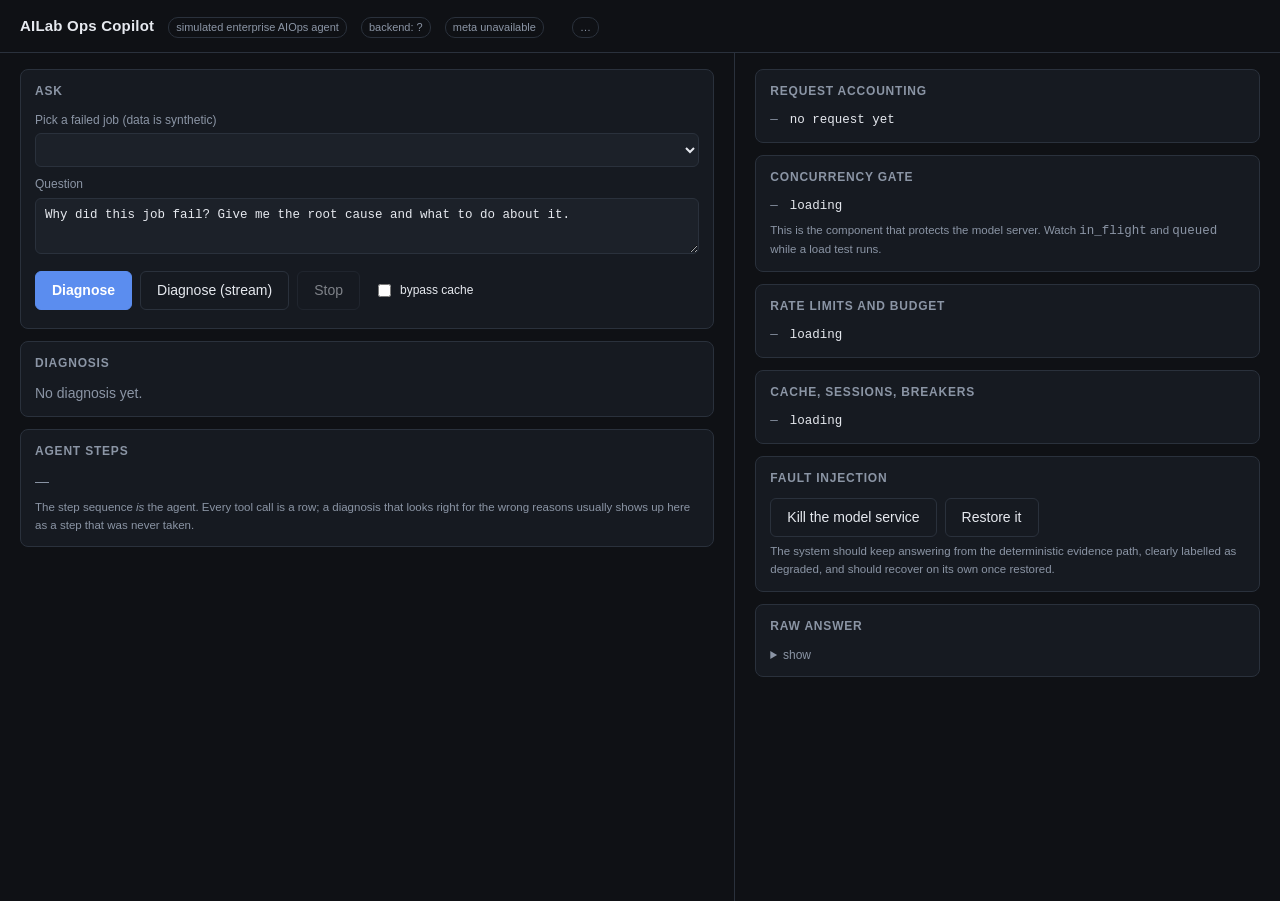
==== src/ailab_ops/serving/static/index.html @ a97d1860 "A simulated enterprise AIOps copilot for teaching An agent that diagnoses failed training/eval jobs " ====
<!DOCTYPE html>
<html lang="en">
<head>
<meta charset="utf-8">
<meta name="viewport" content="width=device-width, initial-scale=1">
<title>AILab Ops Copilot</title>
<style>
  :root{
    --bg:#0f1115; --panel:#161a21; --panel2:#1c2129; --line:#2a313c;
    --fg:#e6e9ef; --muted:#8b95a5; --accent:#5b8def; --ok:#3fb950;
    --warn:#d29922; --err:#f85149; --degrade:#a371f7;
    --mono:ui-monospace,SFMono-Regular,Menlo,Consolas,monospace;
  }
  *{box-sizing:border-box}
  body{margin:0;background:var(--bg);color:var(--fg);
       font:14px/1.55 -apple-system,BlinkMacSystemFont,"Segoe UI",Roboto,sans-serif}
  header{padding:14px 20px;border-bottom:1px solid var(--line);
         display:flex;align-items:baseline;gap:14px;flex-wrap:wrap}
  header h1{font-size:15px;margin:0;font-weight:600;letter-spacing:.2px}
  header .tag{font-size:11px;color:var(--muted);border:1px solid var(--line);
              padding:1px 7px;border-radius:10px}
  .wrap{display:grid;grid-template-columns:minmax(0,1.35fr) minmax(0,1fr);gap:0;height:calc(100vh - 52px)}
  @media (max-width:980px){.wrap{grid-template-columns:1fr;height:auto}}
  .col{padding:16px 20px;overflow-y:auto;min-width:0}
  .col.left{border-right:1px solid var(--line)}
  .card{background:var(--panel);border:1px solid var(--line);border-radius:8px;
        padding:12px 14px;margin-bottom:12px}
  .card h2{font-size:12px;text-transform:uppercase;letter-spacing:.8px;color:var(--muted);
           margin:0 0 10px;font-weight:600}
  label{display:block;font-size:12px;color:var(--muted);margin:8px 0 4px}
  input,select,textarea,button{font:inherit;color:var(--fg);background:var(--panel2);
        border:1px solid var(--line);border-radius:6px;padding:7px 9px;width:100%}
  textarea{resize:vertical;min-height:56px;font-family:var(--mono);font-size:12.5px}
  button{cursor:pointer;background:var(--accent);border-color:var(--accent);color:#fff;
         font-weight:600;width:auto;padding:8px 16px}
  button.ghost{background:transparent;border-color:var(--line);color:var(--fg);font-weight:500}
  button:disabled{opacity:.5;cursor:not-allowed}
  .row{display:flex;gap:8px;align-items:center;flex-wrap:wrap}
  .row>*{flex:0 0 auto}
  .row .grow{flex:1 1 auto;min-width:120px}
  .muted{color:var(--muted)}
  .mono{font-family:var(--mono);font-size:12.5px}
  .pill{display:inline-block;font-size:11px;padding:1px 7px;border-radius:10px;
        border:1px solid var(--line);color:var(--muted)}
  .pill.ok{color:var(--ok);border-color:#1f4d2b;background:#0d1f12}
  .pill.err{color:var(--err);border-color:#5a2220;background:#1f0d0d}
  .pill.warn{color:var(--warn);border-color:#4d3d11;background:#1f1a0b}
  .pill.deg{color:var(--degrade);border-color:#3f2a66;background:#150f26}
  .pill.cache{color:var(--accent);border-color:#233a63;background:#0c1526}
  pre{white-space:pre-wrap;word-break:break-word;margin:0;font-family:var(--mono);font-size:12.5px}
  .step{display:flex;gap:8px;align-items:flex-start;padding:5px 0;
        border-bottom:1px solid #20252d;font-size:12.5px}
  .step:last-child{border-bottom:0}
  .step .n{color:var(--muted);min-width:18px;text-align:right}
  .step .b{flex:1 1 auto;min-width:0}
  .step .d{color:var(--muted);white-space:nowrap}
  .kv{display:grid;grid-template-columns:auto 1fr;gap:2px 12px;font-size:12.5px;font-family:var(--mono)}
  .kv .k{color:var(--muted)}
  .bar{height:5px;background:var(--panel2);border-radius:3px;overflow:hidden;margin-top:4px}
  .bar>i{display:block;height:100%;background:var(--accent)}
  .bar.hot>i{background:var(--err)}
  .hint{font-size:11.5px;color:var(--muted);margin-top:6px}
  .spinner{width:11px;height:11px;border:2px solid var(--line);border-top-color:var(--accent);
           border-radius:50%;display:inline-block;animation:sp .7s linear infinite;vertical-align:-1px}
  @keyframes sp{to{transform:rotate(360deg)}}
  details summary{cursor:pointer;color:var(--muted);font-size:12px}
  details[open] summary{margin-bottom:8px}
  .rl{display:flex;gap:6px;flex-wrap:wrap;margin-top:6px}
</style>
</head>
<body>
<header>
  <h1>AILab Ops Copilot</h1>
  <span class="tag">simulated enterprise AIOps agent</span>
  <span class="tag" id="backend">backend: ?</span>
  <span class="tag" id="worldtag">world: ?</span>
  <span class="grow"></span>
  <span class="pill" id="healthpill">…</span>
</header>

<div class="wrap">
  <div class="col left">
    <div class="card">
      <h2>Ask</h2>
      <label for="jobsel">Pick a failed job (data is synthetic)</label>
      <select id="jobsel"></select>
      <label for="q">Question</label>
      <textarea id="q">Why did this job fail? Give me the root cause and what to do about it.</textarea>
      <div class="row" style="margin-top:10px">
        <button id="ask">Diagnose</button>
        <button class="ghost" id="stream">Diagnose (stream)</button>
        <button class="ghost" id="stop" disabled>Stop</button>
        <label style="margin:0 0 0 6px;display:flex;gap:6px;align-items:center;color:var(--fg)">
          <input type="checkbox" id="nocache" style="width:auto"> bypass cache
        </label>
      </div>
      <div class="hint" id="status"></div>
    </div>

    <div class="card">
      <h2>Diagnosis</h2>
      <div id="answer" class="muted">No diagnosis yet.</div>
    </div>

    <div class="card">
      <h2>Agent steps</h2>
      <div id="steps" class="muted">—</div>
      <div class="hint">The step sequence <em>is</em> the agent. Every tool call is a row; a
        diagnosis that looks right for the wrong reasons usually shows up here as a step that
        was never taken.</div>
    </div>
  </div>

  <div class="col right">
    <div class="card">
      <h2>Request accounting</h2>
      <div class="kv" id="acc"><span class="k">—</span><span>no request yet</span></div>
    </div>

    <div class="card">
      <h2>Concurrency gate</h2>
      <div class="kv" id="gate"><span class="k">—</span><span>loading</span></div>
      <div class="hint">This is the component that protects the model server. Watch
        <span class="mono">in_flight</span> and <span class="mono">queued</span> while a load
        test runs.</div>
    </div>

    <div class="card">
      <h2>Rate limits and budget</h2>
      <div class="kv" id="limits"><span class="k">—</span><span>loading</span></div>
    </div>

    <div class="card">
      <h2>Cache, sessions, breakers</h2>
      <div class="kv" id="cache"><span class="k">—</span><span>loading</span></div>
    </div>

    <div class="card">
      <h2>Fault injection</h2>
      <div class="row">
        <button class="ghost" id="degrade">Kill the model service</button>
        <button class="ghost" id="restore">Restore it</button>
      </div>
      <div class="hint">The system should keep answering from the deterministic evidence path,
        clearly labelled as degraded, and should recover on its own once restored.</div>
    </div>

    <div class="card">
      <h2>Raw answer</h2>
      <details><summary>show</summary><pre id="raw" class="muted">—</pre></details>
    </div>
  </div>
</div>

<script>
const $ = (id) => document.getElementById(id);
let SESSION = null, controller = null;

async function api(path, opts) {
  const r = await fetch(path, opts);
  const text = await r.text();
  let body; try { body = JSON.parse(text); } catch { body = { raw: text }; }
  if (!r.ok) throw Object.assign(new Error(body.message || r.statusText), { status: r.status, body });
  return body;
}

function kv(el, pairs) {
  el.innerHTML = pairs.map(([k, v]) =>
    `<span class="k">${k}</span><span>${v}</span>`).join("");
}
function esc(s){return String(s ?? "").replace(/[&<>]/g, c => ({'&':'&amp;','<':'&lt;','>':'&gt;'}[c]));}
function ms(v){ return v == null ? "–" : (v < 1000 ? `${Math.round(v)}ms` : `${(v/1000).toFixed(2)}s`); }

async function loadJobs() {
  const data = await api("/v1/jobs?limit=60");
  const failed = data.jobs.filter(j => j.failed);
  const el = $("jobsel");
  el.innerHTML = failed.map(j =>
    `<option value="${j.job_id}">${j.job_id} · ${esc(j.name)} · ${j.status} · exit ${j.exit_code} · ${esc(j.difficulty||"")}</option>`
  ).join("") || `<option value="">no failed jobs</option>`;
}

async function loadMeta() {
  try {
    const m = await api("/v1/meta");
    $("backend").textContent = `seed ${m.seed} · ${m.summary.n_jobs} jobs · ${m.summary.n_failed} failed`;
    $("worldtag").textContent = `${m.summary.n_incidents} incidents · boot ${ms(m.boot_ms)}`;
  } catch (e) { $("worldtag").textContent = "meta unavailable"; }
}

async function loadStats() {
  try {
    const h = await api("/v1/health");
    const st = await api("/v1/stats");
    const g = h.gate;
    const pill = $("healthpill");
    pill.textContent = h.status;
    pill.className = "pill " + (h.status === "ok" ? "ok" : "deg");

    $("backend").textContent = `${h.llm_backend} · ${h.llm_model}`;

    kv($("gate"), [
      ["in_flight", `${g.in_flight} / ${h.limits.limits.tenant_concurrency}`],
      ["queued", g.queued],
      ["admitted", g.admitted],
      ["avg wait", ms(g.avg_wait_ms)],
      ["max wait", ms(g.max_wait_ms)],
      ["rejected (full)", g.rejected_queue_full],
      ["rejected (timeout)", g.rejected_timeout],
    ]);

    const lim = h.limits;
    const tenants = Object.entries(lim.tenants).map(([t, v]) =>
      `<div class="rl"><span class="pill">${t}</span><span class="muted mono">inflight ${v.in_flight} · $${v.usd_today} · ${v.tokens_last_min} tok/min</span></div>`
    ).join("") || "<span class='muted'>no tenant activity yet</span>";
    $("limits").innerHTML = `
      <div class="kv">
        <span class="k">user_qps</span><span>${lim.limits.user_qps}</span>
        <span class="k">tenant_concurrency</span><span>${lim.limits.tenant_concurrency}</span>
        <span class="k">tenant_token/min</span><span>${lim.limits.tenant_token_per_min}</span>
        <span class="k">tenant_usd/day</span><span>${lim.limits.tenant_cost_per_day_usd}</span>
      </div>
      <div style="margin-top:8px">${tenants}</div>
      ${Object.keys(lim.rejections).length ? `<div class="hint">rejections: ${JSON.stringify(lim.rejections)}</div>` : ""}`;

    const c = h.cache, s = h.sessions;
    const br = Object.values(h.breakers).map(b =>
      `<div class="rl"><span class="pill ${b.state === "open" ? "err" : "ok"}">${b.name}: ${b.state}</span>
       <span class="muted mono">failures ${b.failures} · trips ${b.trips}${b.retry_in_s ? " · retry in " + b.retry_in_s + "s" : ""}</span></div>`
    ).join("") || "<span class='muted'>no breakers touched yet</span>";
    $("cache").innerHTML = `
      <div class="kv">
        <span class="k">cache hit rate</span><span>${(c.hit_rate*100).toFixed(0)}% (${c.hits} hit / ${c.misses} miss, ${c.near_hits} near)</span>
        <span class="k">cache entries</span><span>${c.entries}</span>
        <span class="k">sessions</span><span>${s.sessions} (evicted ${s.evictions})</span>
        <span class="k">total usd</span><span>$${st.metrics.cost.total_usd}</span>
        <span class="k">p50 / p99 request</span><span>${ms(st.metrics.histograms["request.elapsed_ms"]?.p50)} / ${ms(st.metrics.histograms["request.elapsed_ms"]?.p99)}</span>
      </div>
      <div style="margin-top:8px">${br}</div>
      <details style="margin-top:8px"><summary>tool usage</summary>
        <pre class="muted">${esc(JSON.stringify(st.tools, null, 2))}</pre></details>`;
  } catch (e) {
    $("healthpill").textContent = "unreachable";
    $("healthpill").className = "pill err";
  }
}

function renderSteps(steps) {
  if (!steps.length) { $("steps").innerHTML = "<span class='muted'>—</span>"; return; }
  $("steps").innerHTML = steps.map((s, i) => `
    <div class="step">
      <span class="n">${s.index ?? i+1}</span>
      <span class="b">
        ${s.kind === "tool"
          ? `<span class="pill ${s.ok === false ? "err" : "ok"}">${esc(s.tool)}</span>
             <span class="muted mono">${esc(JSON.stringify(s.arguments||{}))}</span>
             ${s.note ? `<div class="hint">${esc(s.note)}</div>` : ""}
             ${s.error ? `<div class="hint" style="color:var(--err)">${esc(s.error)}</div>` : ""}`
          : `<span class="pill">llm</span> <span class="muted">${esc(s.note || "final answer")}</span>`}
      </span>
      <span class="d">${ms(s.duration_ms)}</span>
    </div>`).join("");
}

function renderAnswer(d) {
  const p = d.parsed;
  const badge = d.served_by === "cache" ? "cache" : d.served_by === "evidence_only" ? "degraded" : "full";
  const klass = badge === "degraded" ? "deg" : badge === "cache" ? "cache" : "ok";
  let html = `<div class="row"><span class="pill ${klass}">${badge}</span>`;
  if (d.cache) html += `<span class="muted mono">${d.cache} match</span>`;
  if (d.degraded_reason) html += `<span class="muted mono">${esc(d.degraded_reason)}</span>`;
  html += `</div>`;
  if (p) {
    html += `<div class="kv" style="margin-top:10px">
      <span class="k">root cause</span><span><b>${esc(p.root_cause || "?")}</b> ${p.insufficient_evidence ? "<span class='pill warn'>refused to guess</span>" : ""}</span>
      <span class="k">category</span><span>${esc(p.category || "?")}</span>
      <span class="k">confidence</span><span>${p.confidence ?? "–"}<div class="bar ${p.confidence < .5 ? "hot" : ""}"><i style="width:${Math.round((p.confidence||0)*100)}%"></i></div></span>
    </div>`;
    if (p.summary) html += `<p style="margin:10px 0 0">${esc(p.summary)}</p>`;
    if (p.evidence?.length) html += `<div style="margin-top:10px"><div class="muted" style="font-size:11.5px">EVIDENCE</div>` +
      p.evidence.map(e => `<div class="mono muted">· ${esc(typeof e === "string" ? e : JSON.stringify(e))}</div>`).join("") + `</div>`;
    if (p.ruled_out?.length) html += `<div style="margin-top:10px"><div class="muted" style="font-size:11.5px">RULED OUT</div>` +
      p.ruled_out.map(r => `<div class="mono muted">· ${esc(r.cause || r)} ${r.why ? "— " + esc(r.why) : ""}</div>`).join("") + `</div>`;
    if (p.remediation?.length) html += `<div style="margin-top:10px"><div class="muted" style="font-size:11.5px">REMEDIATION</div>` +
      p.remediation.map(r => `<div class="mono">· ${esc(typeof r === "string" ? r : JSON.stringify(r))}</div>`).join("") + `</div>`;
    if (p.citations?.length) html += `<div class="hint" style="margin-top:10px">sources: ${p.citations.map(esc).join(", ")}</div>`;
  } else {
    html += `<pre style="margin-top:8px">${esc(d.answer)}</pre>`;
  }
  $("answer").innerHTML = html;
  $("raw").textContent = JSON.stringify(d, null, 2);
  if (d.session_id) SESSION = d.session_id;
  const a = $("acc");
  kv(a, [
    ["served_by", d.served_by],
    ["tokens in/out", `${d.usage_in}/${d.usage_out}`],
    ["usd", "$" + (d.usd ?? 0).toFixed(6)],
    ["gate wait", ms(d.gate_wait_ms)],
    ["elapsed", ms(d.elapsed_ms)],
    ["tool calls", d.n_tool_calls],
    ["llm calls", d.n_llm_calls],
    ["stop reason", esc(d.stop_reason)],
    ["session", esc(d.session_id || "–")],
  ]);
}

$("jobsel").addEventListener("change", () => {
  const id = $("jobsel").value;
  if (id) $("q").value = `Why did ${id} fail? Give me the root cause and what to do about it.`;
});

$("ask").addEventListener("click", async () => {
  $("ask").disabled = true; $("stream").disabled = true;
  $("status").innerHTML = `<span class="spinner"></span> diagnosing…`;
  try {
    const d = await api("/v1/diagnose", {
      method: "POST", headers: { "Content-Type": "application/json" },
      body: JSON.stringify({ question: $("q").value, session_id: SESSION, no_cache: $("nocache").checked }),
    });
    renderAnswer(d); renderSteps(d.steps || []);
    $("status").textContent = `done in ${ms(d.elapsed_ms)}`;
  } catch (e) {
    const b = e.body || {};
    $("answer").innerHTML = `<span class="pill err">${esc(b.error || e.message)}</span>
      <p class="muted">${esc(b.message || "")}</p>`;
    $("status").textContent = `failed: ${b.error || e.status}`;
  } finally {
    $("ask").disabled = false; $("stream").disabled = false; loadStats();
  }
});

$("stream").addEventListener("click", async () => {
  $("stream").disabled = true; $("stop").disabled = false;
  $("steps").innerHTML = ""; $("status").innerHTML = `<span class="spinner"></span> streaming…`;
  controller = new AbortController();
  const steps = [];
  try {
    const r = await fetch("/v1/diagnose/stream", {
      method: "POST", headers: { "Content-Type": "application/json" },
      signal: controller.signal,
      body: JSON.stringify({ question: $("q").value, session_id: SESSION, no_cache: $("nocache").checked }),
    });
    const reader = r.body.getReader(); const dec = new TextDecoder();
    let buf = "";
    while (true) {
      const { value, done } = await reader.read();
      if (done) break;
      buf += dec.decode(value, { stream: true });
      const frames = buf.split("\n\n"); buf = frames.pop();
      for (const f of frames) {
        const ev = /^event:\s*(.+)$/m.exec(f)?.[1]?.trim();
        const dm = /^data:\s*([\s\S]+)$/m.exec(f); if (!dm) continue;
        let data; try { data = JSON.parse(dm[1]); } catch { continue; }
        if (ev === "step") { steps.push(data); renderSteps(steps); }
        else if (ev === "stage") $("status").innerHTML = `<span class="spinner"></span> ${esc(data.name)}: ${esc(data.detail)}`;
        else if (ev === "answer") { renderSteps(steps); }
        else if (ev === "done") { renderAnswer({ ...data, parsed: data.parsed, answer: "", session_id: data.session_id, steps }); }
        else if (ev === "error") $("status").innerHTML = `<span class="pill err">${esc(data.kind)}</span> ${esc(data.message)}`;
      }
    }
    $("status").textContent = "stream complete";
  } catch (e) {
    if (e.name !== "AbortError") $("status").textContent = "stream error: " + e.message;
    else $("status").textContent = "stopped by user";
  } finally {
    $("stream").disabled = false; $("stop").disabled = true; controller = null; loadStats();
  }
});

$("stop").addEventListener("click", () => controller?.abort());
$("degrade").addEventListener("click", async () => {
  await api("/v1/admin/force-degrade?on=true", { method: "POST" }); loadStats();
});
$("restore").addEventListener("click", async () => {
  await api("/v1/admin/force-degrade?on=false", { method: "POST" }); loadStats();
});

(async function init() {
  await loadMeta(); await loadJobs(); await loadStats();
  const first = $("jobsel").value;
  if (first) $("q").value = `Why did ${first} fail? Give me the root cause and what to do about it.`;
  setInterval(loadStats, 2500);
})();
</script>
</body>
</html>
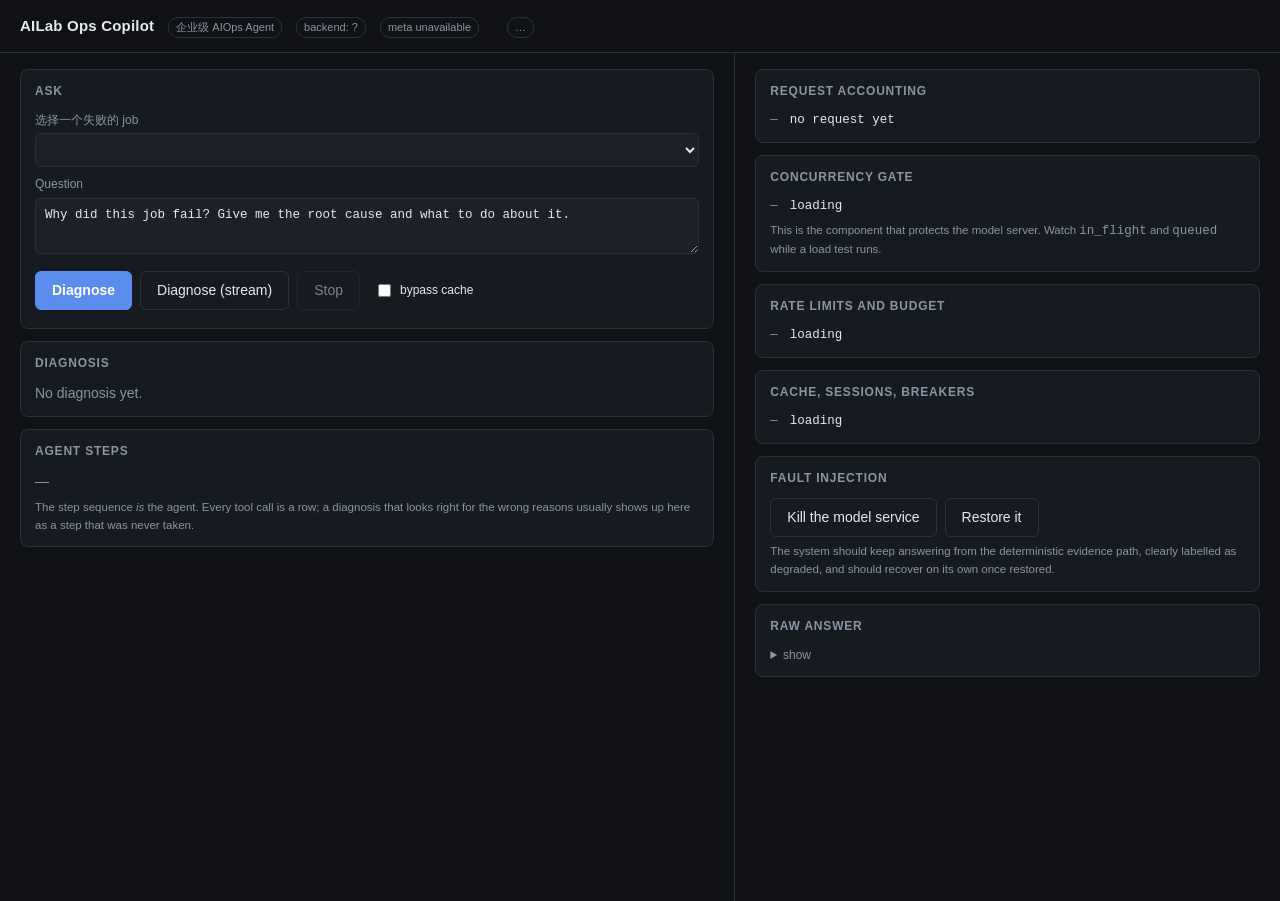
==== commit e2e8874b: "Rewrite the README in Chinese and reposition the project The README read like translated English. Re" ====
--- a/src/ailab_ops/serving/static/index.html
+++ b/src/ailab_ops/serving/static/index.html
@@ -71,7 +71,7 @@
 <body>
 <header>
   <h1>AILab Ops Copilot</h1>
-  <span class="tag">simulated enterprise AIOps agent</span>
+  <span class="tag">企业级 AIOps Agent</span>
   <span class="tag" id="backend">backend: ?</span>
   <span class="tag" id="worldtag">world: ?</span>
   <span class="grow"></span>
@@ -82,7 +82,7 @@
   <div class="col left">
     <div class="card">
       <h2>Ask</h2>
-      <label for="jobsel">Pick a failed job (data is synthetic)</label>
+      <label for="jobsel">选择一个失败的 job</label>
       <select id="jobsel"></select>
       <label for="q">Question</label>
       <textarea id="q">Why did this job fail? Give me the root cause and what to do about it.</textarea>
